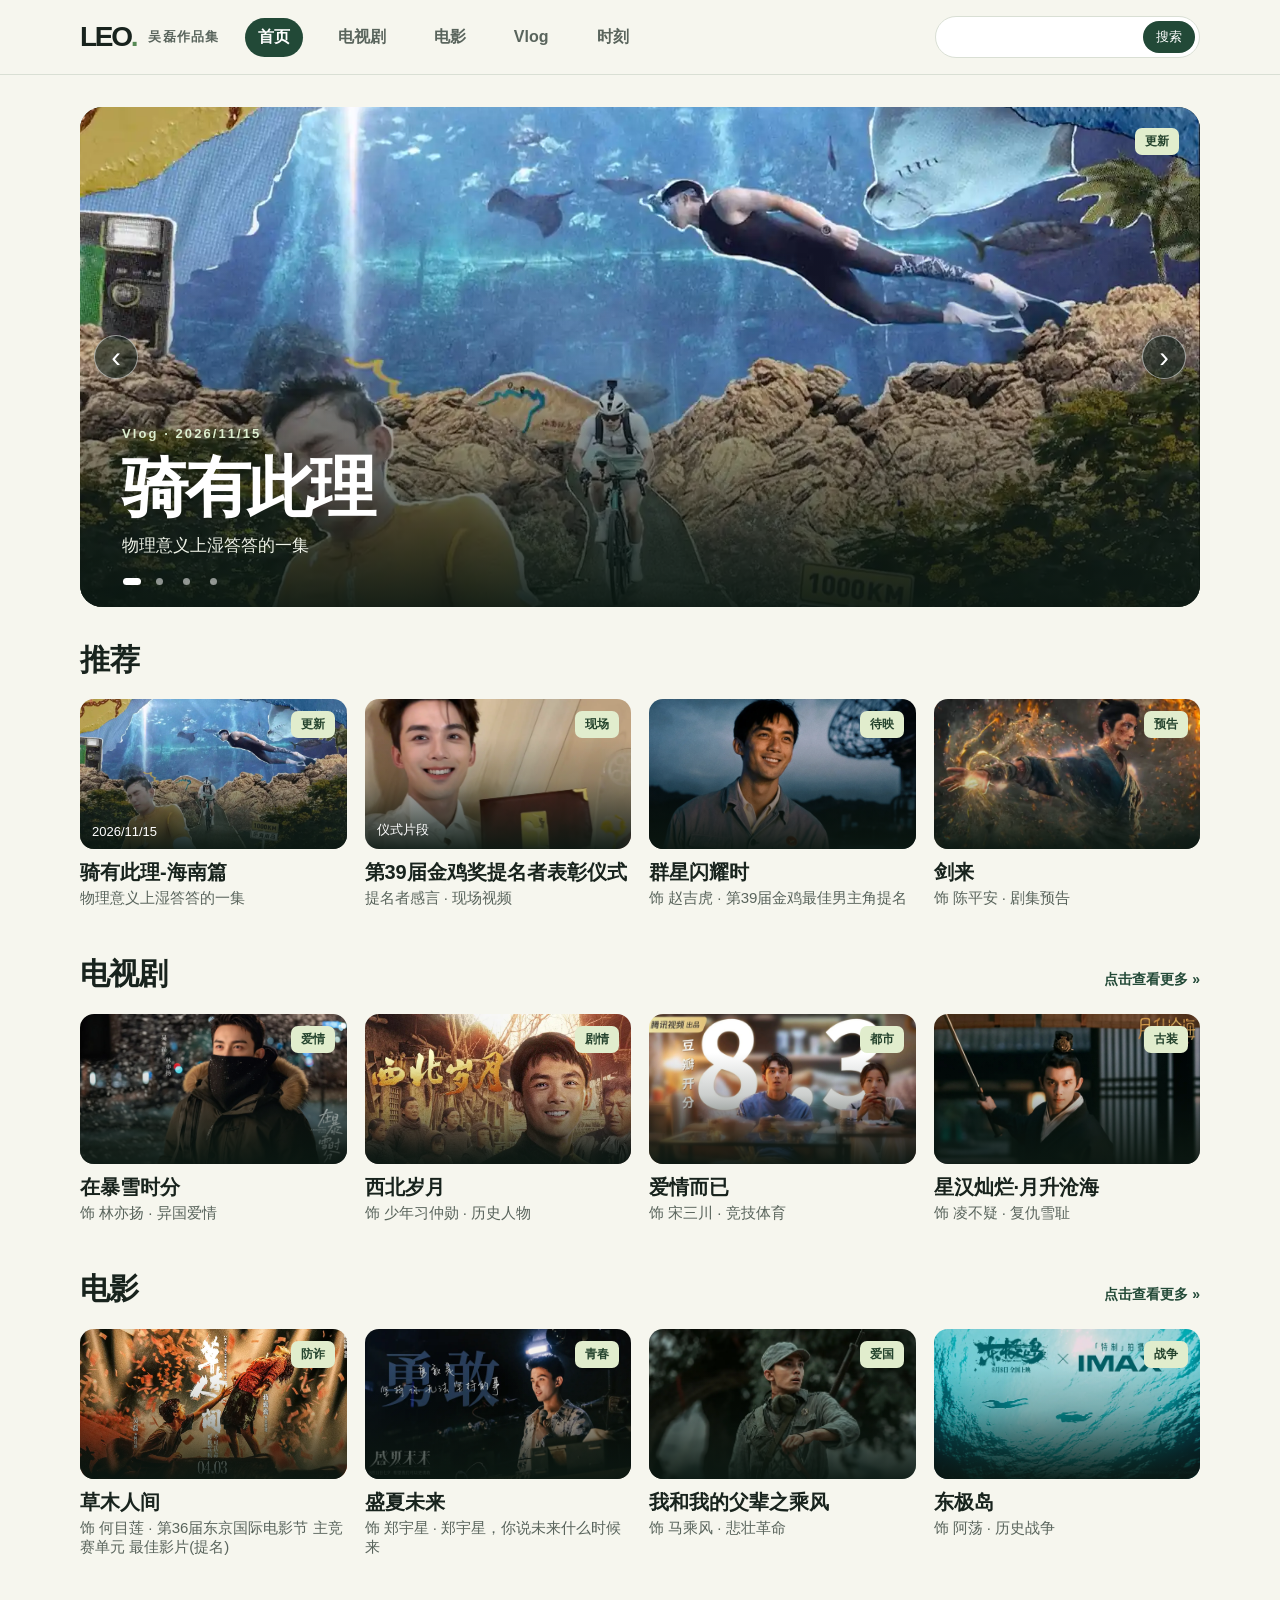
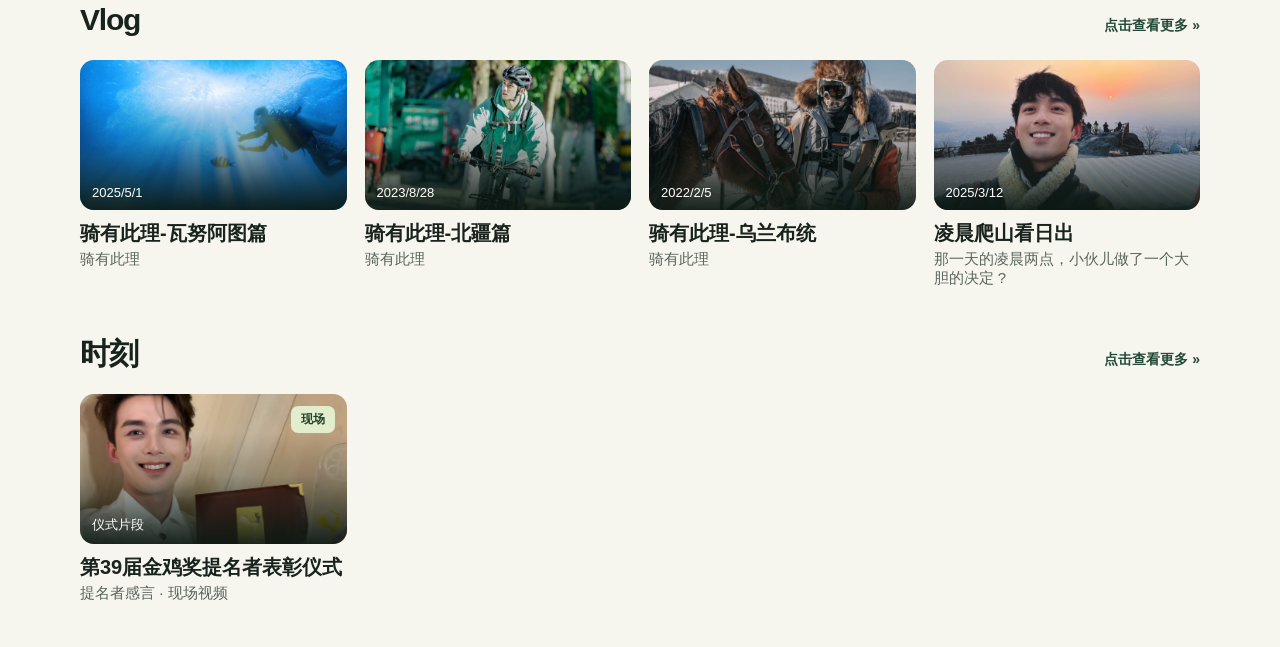
==== index.html @ dbec60f7 "Add files via upload" ====
<!doctype html>
<html lang="zh-CN">
<head>
  <meta charset="utf-8">
  <meta name="viewport" content="width=device-width,initial-scale=1">
  <meta name="description" content="浏览吴磊的作品与影像，查看简介和播放来源。">
  <title>吴磊 · 作品集</title>
  <link rel="stylesheet" href="style.css?v=6">
  <script src="app.js?v=12" defer></script>
</head>
<body>
  <header class="site-header">
    <div class="shell header-inner">
      <a class="brand" href="#home"><span>LEO<span class="brand-dot">.</span></span><small>吴磊作品集</small></a>
      <nav id="categories" aria-label="作品分类"></nav>
      <form id="work-search" class="work-search" role="search">
        <input id="search-title" type="search" aria-label="按作品标题搜索" required>
        <button type="submit">搜索</button>
      </form>
    </div>
  </header>
  <main class="shell main">
    <p id="status" role="status">正在载入作品…</p>
    <div id="home" hidden>
      <section id="carousel" class="hero" aria-label="精选作品" aria-roledescription="轮播">
        <div id="slide"></div>
        <div class="hero-controls">
          <button id="prev" type="button" aria-label="上一张">‹</button>
          <button id="next" type="button" aria-label="下一张">›</button>
        </div>
        <div id="dots" class="dots" aria-label="选择精选作品"></div>
      </section>
      <div id="home-sections" hidden></div>
      <section id="work-list" aria-labelledby="list-title">
        <div class="section-title"><h1 id="list-title" tabindex="-1">全部作品</h1><span id="work-count"></span></div>
        <div id="grid" class="grid"></div>
      </section>
    </div>
    <article id="detail" hidden></article>
  </main>
</body>
</html>
---- style.css ----
:root {
  color-scheme: light;
  --paper: #f6f6ee;
  --ink: #18231d;
  --muted: #59645c;
  --line: #d9dfd4;
  --green: #224937;
  font-family: "DM Sans", "Microsoft YaHei", "PingFang SC", sans-serif;
  background: var(--paper);
  color: var(--ink);
}
* { box-sizing: border-box; }

[hidden] { display: none !important; }
body { margin: 0; }
a { color: inherit; text-decoration: none; }
button { font: inherit; cursor: pointer; }
:focus-visible { outline: 2px solid #447e61; outline-offset: 4px; }
img { display: block; width: 100%; height: 100%; object-fit: cover; }
.shell { width: min(100% - 64px, 1120px); margin-inline: auto; }
.site-header { position: sticky; top: 0; z-index: 5; border-bottom: 1px solid var(--line); background: #f6f6eef5; backdrop-filter: blur(14px); }
.header-inner { display: flex; align-items: center; gap: clamp(12px, 2vw, 28px); min-height: 74px; }
.brand { display: inline-flex; align-items: center; gap: 12px; font-size: 28px; font-weight: 800; letter-spacing: -.08em; white-space: nowrap; }
.brand small { font-size: 13px; letter-spacing: .09em; color: var(--muted); }
.brand-dot { color: #578a55; }
nav { display: flex; align-items: center; gap: 22px; }
nav a { display: block; padding: 9px 13px; border-radius: 25px; font-weight: 700; color: var(--muted); white-space: nowrap; }
nav a:hover { background: #e7ebe1; }
nav a[aria-current] { color: white; background: var(--green); }
.main { min-height: 70vh; padding-block: 32px 44px; }
.hero { position: relative; overflow: hidden; border-radius: 22px; background: #263b30; color: white; touch-action: pan-y; }
.hero-link { position: relative; display: block; height: clamp(350px, 46vw, 500px); }
.hero-link::after, .card-cover::after { content: ""; position: absolute; inset: 0; background: linear-gradient(0deg, #0b1812ed, #0b181235 46%, transparent 74%); pointer-events: none; }
.hero-link img { object-position: center 42%; }
.hero-link:focus-visible, .hero button:focus-visible { outline: 2px solid white; outline-offset: -4px; }
.hero-caption { position: absolute; z-index: 1; bottom: 50px; left: 42px; right: 42px; }
.hero-meta { display: block; font-size: 13px; font-weight: 800; letter-spacing: .16em; color: #dceecf; }
.hero-title { display: block; font-size: clamp(32px, 6vw, 66px); line-height: 1.13; letter-spacing: -.05em; margin-block: 9px; }
.hero-subtitle { color: #f0f4e9; font-size: clamp(13px, 1.6vw, 17px); }
.badge { position: absolute; z-index: 1; top: 12px; right: 12px; border-radius: 7px; background: #e1edcd; color: #24432d; font-size: 12px; font-weight: 800; padding: 5px 10px; }
.badge.vip { background: #b52d3d; color: white; }
.badge.hot { background: #ffe196; color: #503604; }
.hero .badge { top: 21px; right: 21px; }
.hero-controls { position: absolute; z-index: 2; inset: 50% 14px auto; transform: translateY(-50%); display: flex; justify-content: space-between; pointer-events: none; }
.hero-controls button { display: grid; place-items: center; width: 44px; height: 44px; padding: 0; pointer-events: auto; border-radius: 50%; border: 1px solid #ffffff88; background: #14231d9c; color: white; font-size: 29px; line-height: 1; }
.hero-controls button:hover { background: #244b39; }
.dots { position: absolute; z-index: 2; left: 40px; bottom: 13px; display: flex; gap: 3px; }
.dots button { display: grid; place-items: center; border: 0; background: none; width: 24px; height: 26px; padding: 0; }
.dots button::before { content: ""; width: 7px; height: 7px; background: #ffffff87; border-radius: 12px; }
.dots button[aria-current]::before { width: 18px; background: white; }
.section-title { display: flex; align-items: baseline; gap: 13px; margin-block: 33px 18px; }
.section-title h1 { margin: 0; font-size: clamp(22px, 3vw, 30px); overflow-wrap: anywhere; }
#work-count { flex: none; }
#work-count, .muted { color: var(--muted); font-size: 13px; }
.grid { display: grid; grid-template-columns: repeat(2, minmax(0, 1fr)); gap: 26px; }
.grid.vlog-groups { display: block; }
.vlog-group .section-title { margin-block: 24px 16px; }
.vlog-group + .vlog-group { margin-top: 36px; }
.home-section + .home-section { margin-top: clamp(24px, 4vw, 46px); }
.home-section-title { justify-content: space-between; }
@media (min-width: 941px) {
  .home-section .grid { grid-template-columns: repeat(4, minmax(0, 1fr)); gap: 18px; }
  .home-section .card h2 { font-size: clamp(16px, 1.6vw, 20px); }
}
.section-more { color: var(--green); font-weight: 700; font-size: 14px; }
.section-more { flex: none; padding-block: 7px; }
.section-more:hover { text-decoration: underline; }
.card { display: block; min-width: 0; }
.card-cover { display: block; position: relative; aspect-ratio: 16 / 9; border-radius: 14px; background: #e0e7d8; overflow: hidden; }
.card-cover img { transition: transform .22s; }
.card:hover img { transform: scale(1.035); }
.episode { position: absolute; bottom: 10px; left: 12px; z-index: 1; color: white; font-size: 13px; }
.card h2 { margin: 10px 0 3px; font-size: clamp(15px, 2vw, 21px); line-height: 1.35; }
.card p { margin: 0; color: var(--muted); font-size: clamp(12px, 1.5vw, 15px); }
.back { display: inline-block; margin-bottom: 20px; font-weight: 800; color: var(--green); }
.player { display: block; width: 100%; height: auto; aspect-ratio: 16 / 9; border: 0; border-radius: 16px; background: #15231c; margin-bottom: 26px; }
video.player { object-fit: contain; }
.detail-info { display: grid; grid-template-columns: minmax(94px, 210px) minmax(0, 1fr); gap: clamp(14px, 4vw, 42px); align-items: start; }
.poster { aspect-ratio: 3 / 4; border-radius: 13px; overflow: hidden; background: #e0e7d8; }
.detail-info h1 { margin: 0 0 12px; font-size: clamp(22px, 4vw, 43px); line-height: 1.2; overflow-wrap: anywhere; }
.detail-info h2, .sources h2 { font-size: 19px; margin: 22px 0 9px; }
.description { white-space: pre-wrap; overflow-wrap: anywhere; margin: 0; color: var(--muted); line-height: 1.75; }
.sources { margin-top: 30px; }
.sources ul { list-style: none; margin: 0; padding: 0; display: grid; gap: 8px; }
.sources a { background: #fff; border: 1px solid var(--line); border-radius: 12px; padding: 13px 16px; display: flex; align-items: center; gap: 12px; font-weight: 700; }
.sources a:hover { border-color: #65997d; }
.source-icon { display: grid; place-items: center; width: 32px; height: 32px; background: #e6efe0; color: var(--green); border-radius: 50%; }
.source-arrow { margin-left: auto; color: var(--muted); font-size: 13px; }
@media (max-width: 680px) {
  .shell { width: calc(100% - 28px); }
  .header-inner { display: block; padding-top: 9px; min-height: auto; }
  .brand { font-size: 23px; }
  nav { justify-content: space-between; gap: 0; overflow-x: auto; padding-block: 7px 10px; }
  nav a { font-size: 13px; padding: 7px 8px; }
  .main { padding-top: 14px; }
  .hero { border-radius: 14px; }
  .hero-link { height: auto; min-height: 246px; aspect-ratio: 16 / 10; }
  .hero-caption { left: 15px; right: 15px; bottom: 44px; }
  .hero .badge { top: 10px; right: 10px; }
  .hero-controls { inset-inline: 7px; }
  .hero-controls button { width: 36px; height: 36px; font-size: 24px; }
  .dots { left: 11px; bottom: 7px; }
  .grid { gap: 18px 10px; }
  .card-cover { border-radius: 9px; }
  .card-cover .badge { top: 5px; right: 5px; padding: 3px 6px; font-size: 10px; }
  .episode { left: 7px; bottom: 6px; font-size: 10px; }
  .detail-info { grid-template-columns: minmax(92px, 32%) minmax(0, 1fr); }
}
@media (prefers-reduced-motion: reduce) { .card-cover img { transition: none; } }


.detail-year { font-size: clamp(20px, 3vw, 30px); color: var(--muted); margin: 0 0 18px; }
.detail-meta { color: var(--muted); line-height: 1.9; font-size: clamp(14px, 2vw, 18px); margin: 0; overflow-wrap: anywhere; }
.detail-info { padding: clamp(16px, 3vw, 30px); border-radius: 20px; background: #e5ece3; }
.poster img { object-fit: contain; }
.playback, .synopsis { margin-top: 32px; }
.playback h2, .synopsis h2 { font-size: 21px; }
.player-tabs { display: flex; flex-wrap: wrap; gap: 8px; margin-bottom: 12px; }
.player-tabs button { padding: 8px 18px; border: 1px solid var(--line); border-radius: 20px; background: white; color: var(--green); }
.player-tabs button[aria-pressed="true"] { background: var(--green); color: white; }
.playback .player { margin-bottom: 12px; }
/* Reserve room for Weibo's built-in footer below the 16:9 video. */
.playback { container-type: inline-size; }
.playback .player-weibo { height: calc(56.25cqw + 64px); }

.work-search { display: flex; align-items: center; gap: 4px; margin-left: auto; min-width: 0; width: min(100%, 265px); padding: 4px; border: 1px solid var(--line); border-radius: 24px; background: #fff; }
.work-search input { min-width: 0; width: 100%; border: 0; background: transparent; color: var(--ink); font: inherit; font-size: 14px; padding: 5px 8px; }
.work-search button { border: 0; border-radius: 20px; padding: 7px 13px; flex: none; background: var(--green); color: white; font-size: 13px; }
.empty-results { grid-column: 1 / -1; padding: 32px 18px; border-radius: 16px; background: white; color: var(--muted); text-align: center; }
.vlog-view { max-width: 960px; margin-inline: auto; }
.vlog-screen .playback { margin-top: 0; }
.vlog-panel { padding: clamp(16px, 4vw, 32px); border-radius: 18px; background: white; border: 1px solid var(--line); }
.vlog-panel h1 { margin: 4px 0 18px; font-size: clamp(23px, 4vw, 39px); }
.vlog-label { color: var(--green); font-size: 13px; font-weight: 700; margin: 0; }
.episode-tabs { display: flex; gap: 8px; overflow-x: auto; padding: 5px; margin-inline: -5px; }
.episode-tabs button { flex: none; min-height: 42px; padding: 8px 14px; border: 1px solid var(--line); border-radius: 24px; background: var(--paper); color: var(--ink); }
.episode-tabs button[aria-pressed="true"] { background: var(--green); border-color: var(--green); color: white; }
.current-episode { margin: 12px 0 0; color: var(--muted); white-space: pre-line; }
.vlog-panel .sources { border-top: 1px solid var(--line); margin-top: 20px; }
.player-placeholder { position: relative; overflow: hidden; color: white; }
.player-placeholder img { opacity: .5; }
.player-placeholder span { position: absolute; inset: 0; display: grid; place-items: center; }

@media (max-width: 940px) {
  .header-inner { display: grid; grid-template-columns: minmax(0, 1fr) auto; column-gap: 10px; row-gap: 0; padding-top: 8px; }
  .header-inner nav { grid-column: 1 / -1; grid-row: 2; display: grid; grid-template-columns: repeat(5, minmax(0, 1fr)); gap: 0; padding-block: 7px; text-align: center; }
  .header-inner nav a { justify-self: center; }
  .work-search { grid-row: 1; grid-column: 2; width: clamp(146px, 35vw, 255px); }
}
@media (max-width: 380px) {
  .brand { gap: 7px; }
  .brand small { font-size: 11px; letter-spacing: 0; }
  .work-search button { padding-inline: 8px; }
}

@media (min-width: 681px) {
 .television-page .hero-link { height: clamp(310px, 38vw, 430px); }
}
.television-page .hero-title { font-size: clamp(30px, 4.5vw, 54px); }
.section-title h2 { font-size: clamp(23px, 3vw, 30px); margin: 0; letter-spacing: -.04em; }
.poster-rail { display: grid; grid-auto-flow: column; grid-auto-columns: calc((100% - 100px) / 6); gap: 20px; overflow-x: auto; padding-bottom: 15px; scroll-snap-type: x mandatory; scrollbar-width: thin; scrollbar-color: #9cae98 transparent; }
.portrait-card { min-width: 0; scroll-snap-align: start; }
.portrait-image { position: relative; aspect-ratio: 3 / 4; overflow: hidden; border-radius: 12px; background: #dce4d7; }
.portrait-image img { transition: transform .2s; }
.portrait-card:hover img { transform: scale(1.04); }
.portrait-card h3 { font-size: 16px; margin: 11px 0 5px; }
.portrait-card p { color: var(--muted); font-size: 13px; margin: 0; }
.portrait-image .badge { right: 7px; top: 7px; padding: 4px 7px; font-size: 11px; }
.rating { position: absolute; bottom: 8px; right: 8px; padding: 3px 7px; background: #18231dcc; color: #ffe4a2; border-radius: 6px; font-size: 18px; font-weight: 800; }
.timeline-section { margin-top: 32px; padding: 1px 28px 28px; background: #e9eee4; border: 1px solid #dbe3d5; border-radius: 18px; }
.timeline-section .section-title { margin-top: 25px; flex-wrap: wrap; }
.year-tabs { display: flex; gap: 8px; overflow-x: auto; padding: 0 0 16px; scrollbar-width: thin; }
.year-tabs button { flex: 0 0 auto; border: 1px solid #cbd8c5; background: transparent; color: var(--muted); border-radius: 24px; padding: 8px 16px; }
.year-tabs button[aria-pressed="true"] { background: var(--green); color: white; border-color: var(--green); }
.year-content { display: grid; grid-template-columns: 150px 1fr; gap: 30px; border-top: 1px solid #ced9c7; padding-top: 24px; }
.year-label strong { display: block; font-size: 48px; letter-spacing: -.06em; color: var(--green); line-height: 1.1; }
.year-label span { display: block; margin-top: 8px; font-size: 13px; color: var(--muted); }
.year-works { display: grid; grid-template-columns: repeat(2, minmax(0, 1fr)); gap: 12px; }
.year-work { display: flex; flex-direction: column; gap: 7px; border-left: 2px solid #97b187; padding: 10px 15px; }
.year-work span { font-size: 13px; color: var(--muted); }
.year-work .year-arrow { color: var(--green); }
a.year-work:hover { background: #ffffff88; border-radius: 0 8px 8px 0; }
.detail-role { color: var(--green); font-weight: 700; }
@media (max-width: 680px) {
 .poster-rail { grid-auto-columns: 42%; gap: 12px; }
 .television-extras > .section-title { flex-wrap: wrap; gap: 7px; }
 .timeline-section { padding: 1px 15px 20px; }
 .year-content { grid-template-columns: 1fr; gap: 18px; }
 .year-label { display: flex; align-items: baseline; gap: 15px; }
 .year-label strong { font-size: 36px; }
 .year-works { grid-template-columns: 1fr; }
}
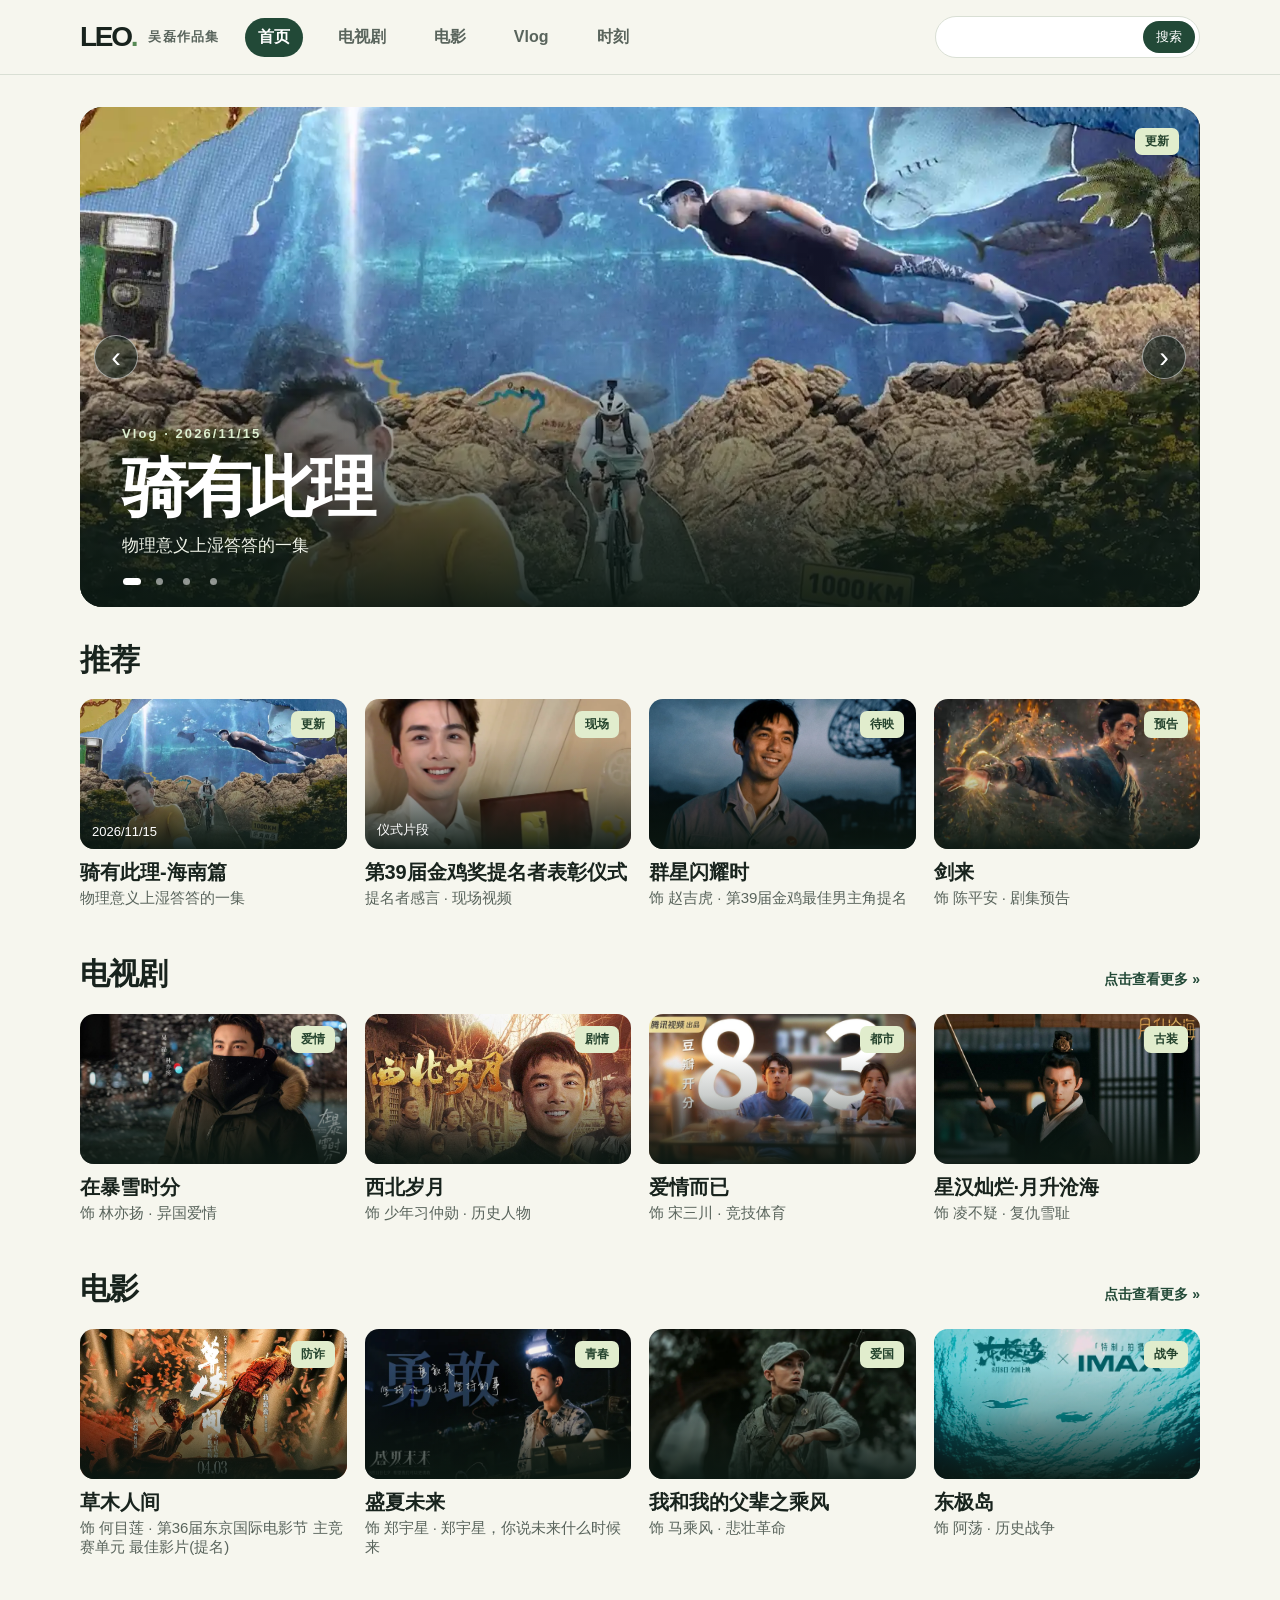
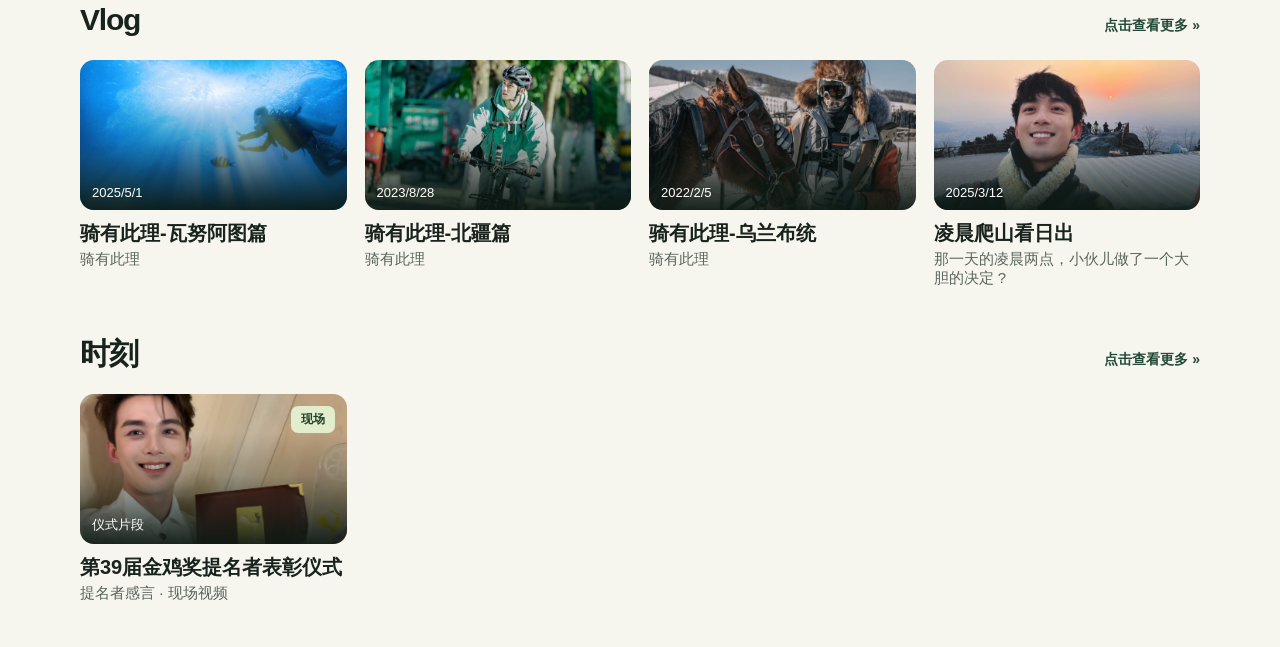
==== commit 9f0df5b4: "Add files via upload" ====
--- a/index.html
+++ b/index.html
@@ -5,8 +5,8 @@
   <meta name="viewport" content="width=device-width,initial-scale=1">
   <meta name="description" content="浏览吴磊的作品与影像，查看简介和播放来源。">
   <title>吴磊 · 作品集</title>
-  <link rel="stylesheet" href="style.css?v=6">
-  <script src="app.js?v=12" defer></script>
+  <link rel="stylesheet" href="style.css?v=7">
+  <script src="app.js?v=15" defer></script>
 </head>
 <body>
   <header class="site-header">
--- a/style.css
+++ b/style.css
@@ -164,6 +164,14 @@
 .portrait-image { position: relative; aspect-ratio: 3 / 4; overflow: hidden; border-radius: 12px; background: #dce4d7; }
 .portrait-image img { transition: transform .2s; }
 .portrait-card:hover img { transform: scale(1.04); }
+.artwork { opacity: 0; }
+img.artwork { transition: opacity .35s ease, transform .22s ease; }
+.artwork.is-loaded { opacity: 1; }
+.player-placeholder img.artwork { opacity: 0; }
+.player-placeholder img.artwork.is-loaded { opacity: .5; }
+@media (prefers-reduced-motion: reduce) {
+  img.artwork { transition: none; }
+}
 .portrait-card h3 { font-size: 16px; margin: 11px 0 5px; }
 .portrait-card p { color: var(--muted); font-size: 13px; margin: 0; }
 .portrait-image .badge { right: 7px; top: 7px; padding: 4px 7px; font-size: 11px; }
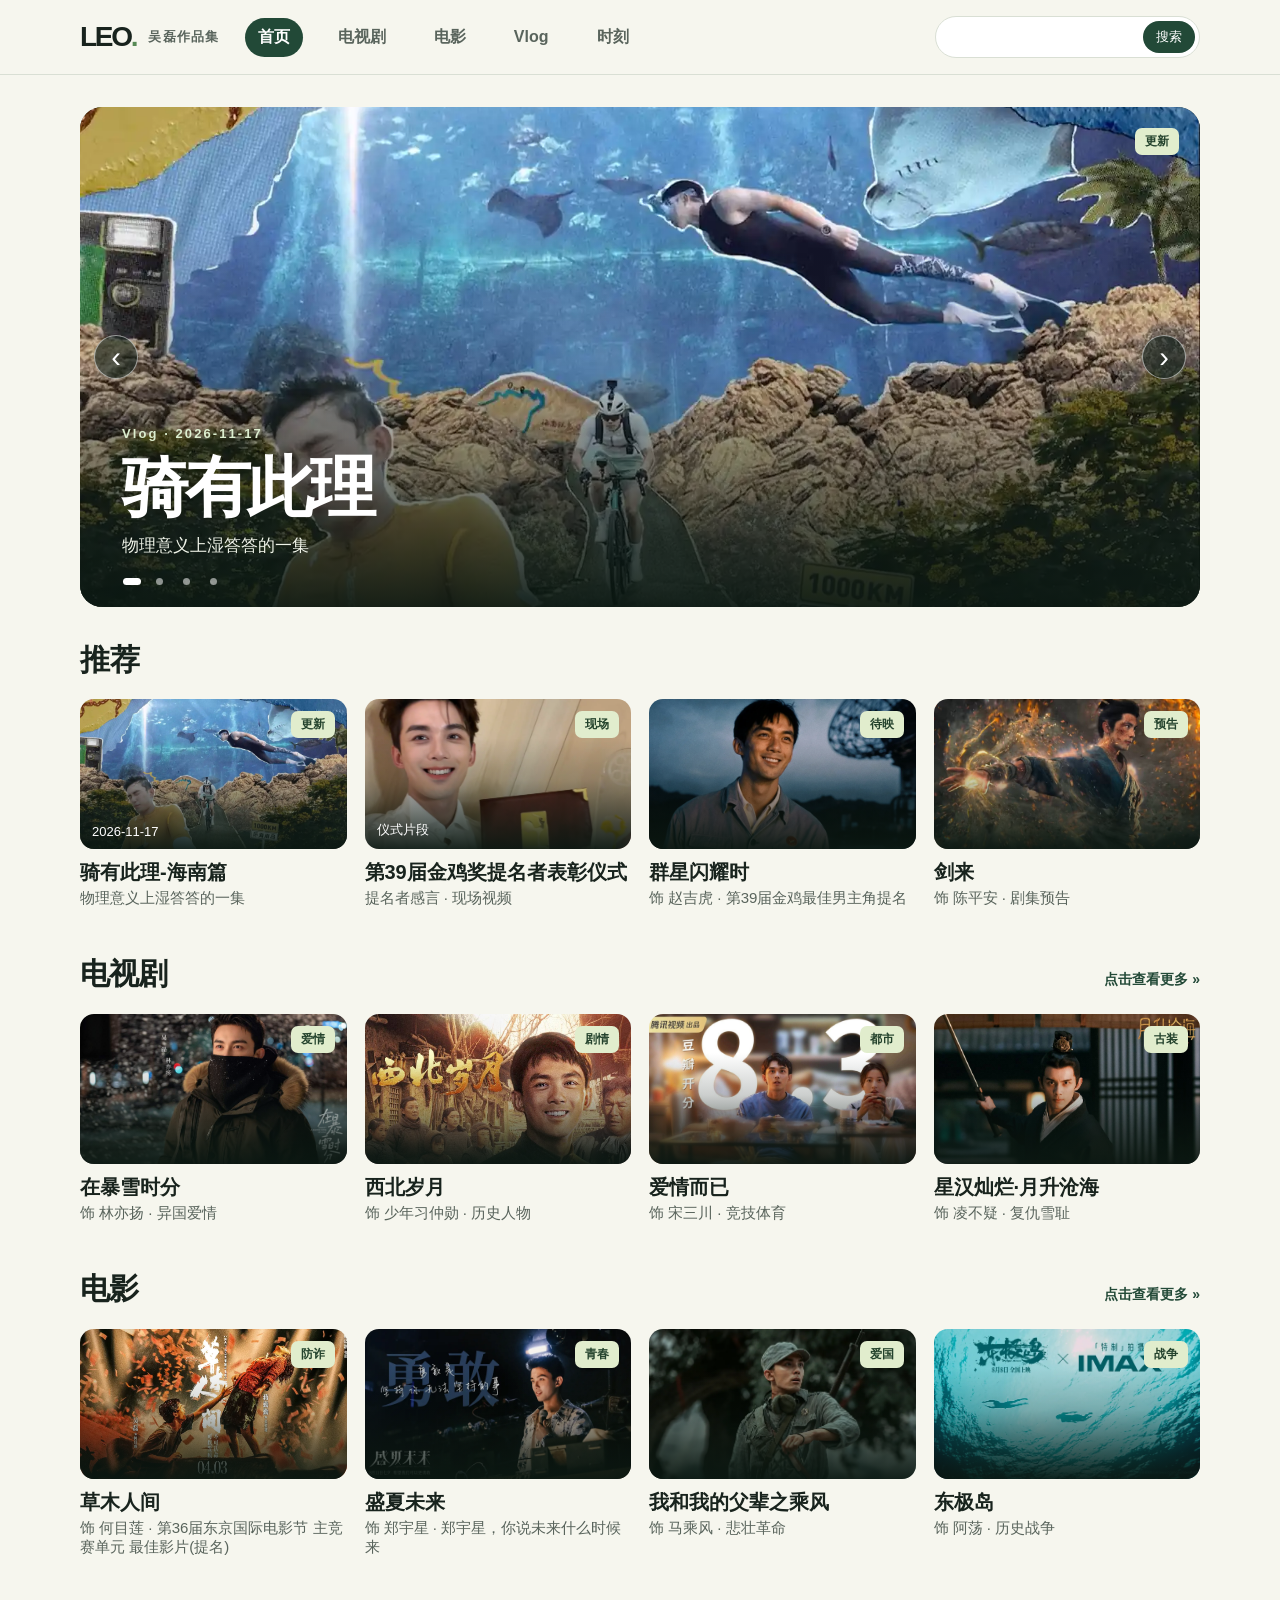
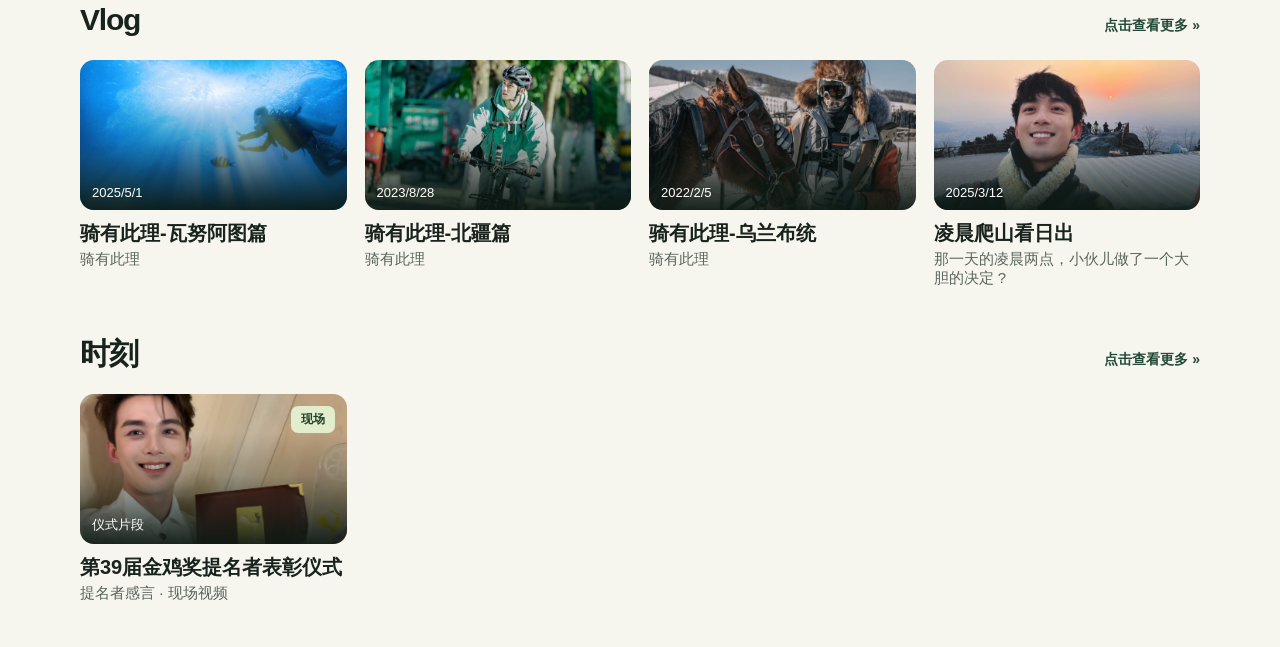
==== commit 98083528: "Add files via upload" ====
--- a/index.html
+++ b/index.html
@@ -5,8 +5,8 @@
   <meta name="viewport" content="width=device-width,initial-scale=1">
   <meta name="description" content="浏览吴磊的作品与影像，查看简介和播放来源。">
   <title>吴磊 · 作品集</title>
-  <link rel="stylesheet" href="style.css?v=7">
-  <script src="app.js?v=15" defer></script>
+  <link rel="stylesheet" href="style.css?v=8">
+  <script src="app.js?v=17" defer></script>
 </head>
 <body>
   <header class="site-header">
--- a/style.css
+++ b/style.css
@@ -165,7 +165,7 @@
 .portrait-image img { transition: transform .2s; }
 .portrait-card:hover img { transform: scale(1.04); }
 .artwork { opacity: 0; }
-img.artwork { transition: opacity .35s ease, transform .22s ease; }
+img.artwork { transition: opacity .12s ease, transform .22s ease; }
 .artwork.is-loaded { opacity: 1; }
 .player-placeholder img.artwork { opacity: 0; }
 .player-placeholder img.artwork.is-loaded { opacity: .5; }
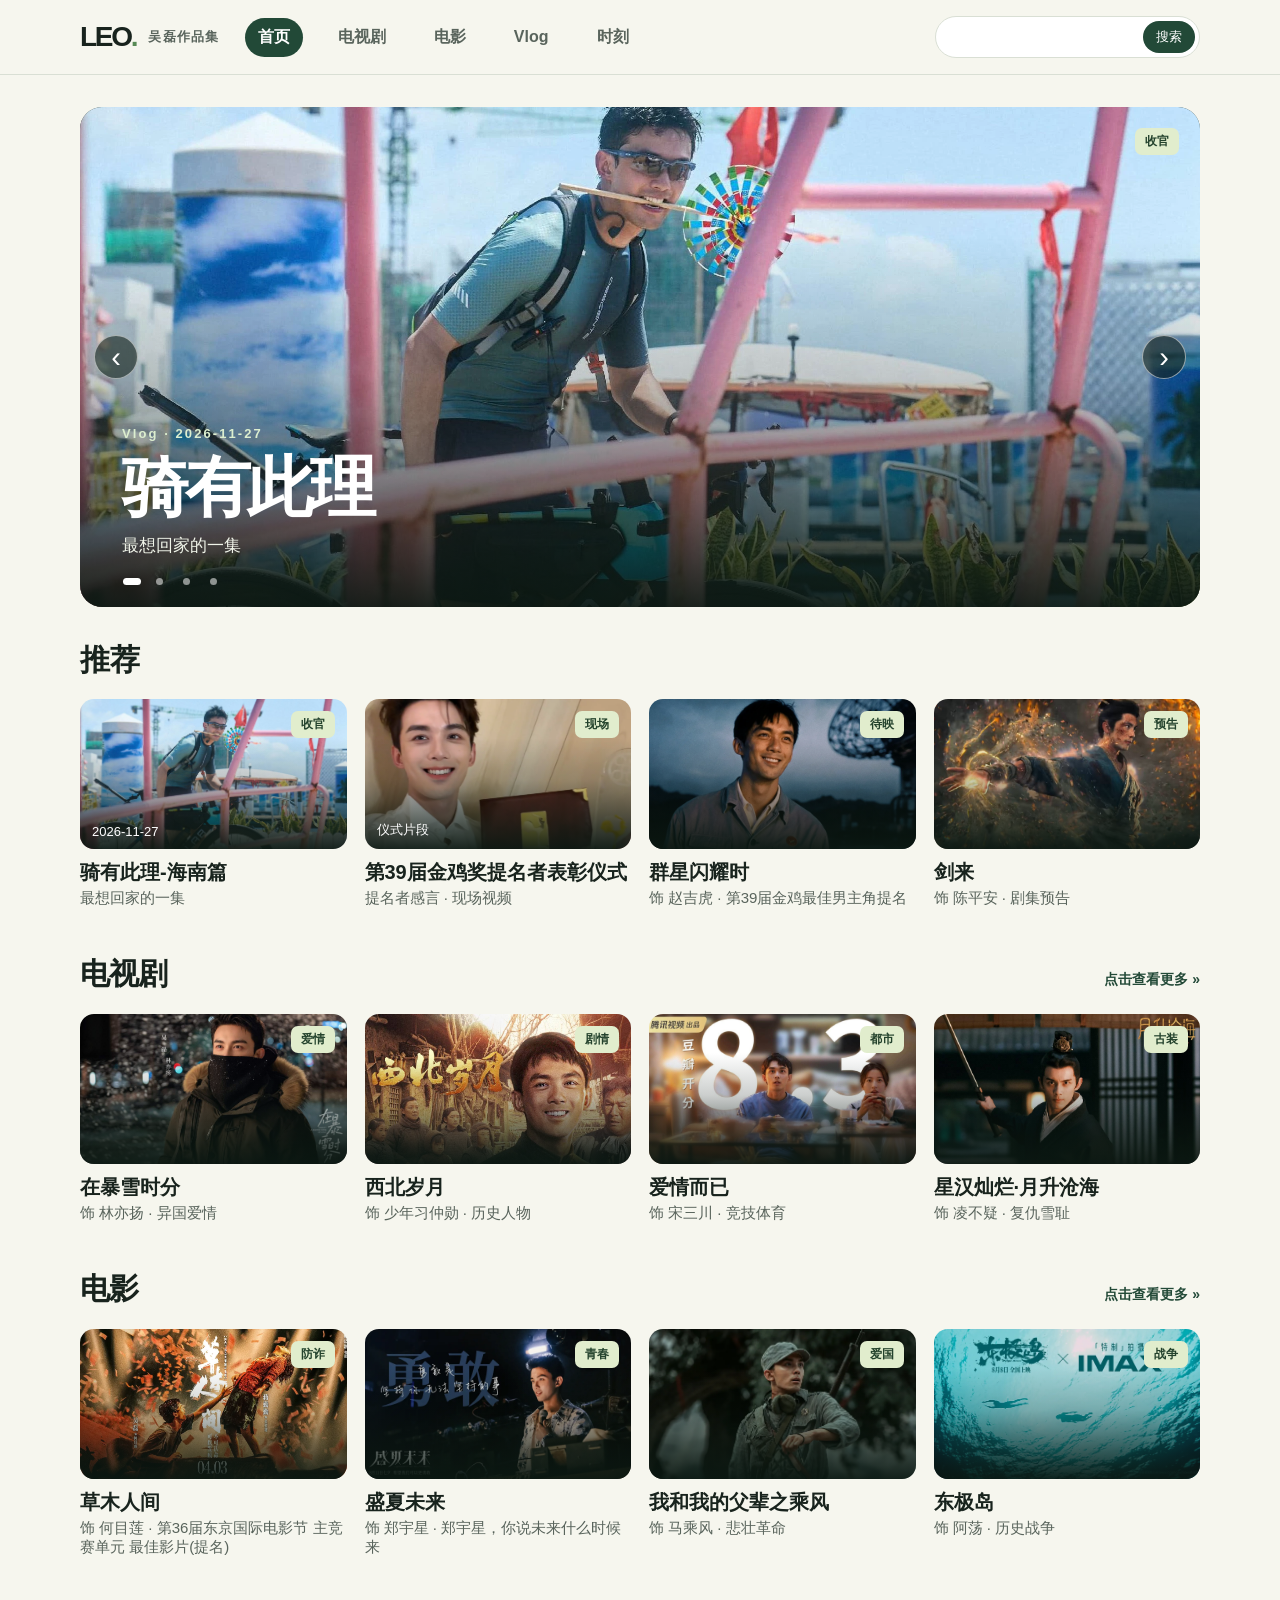
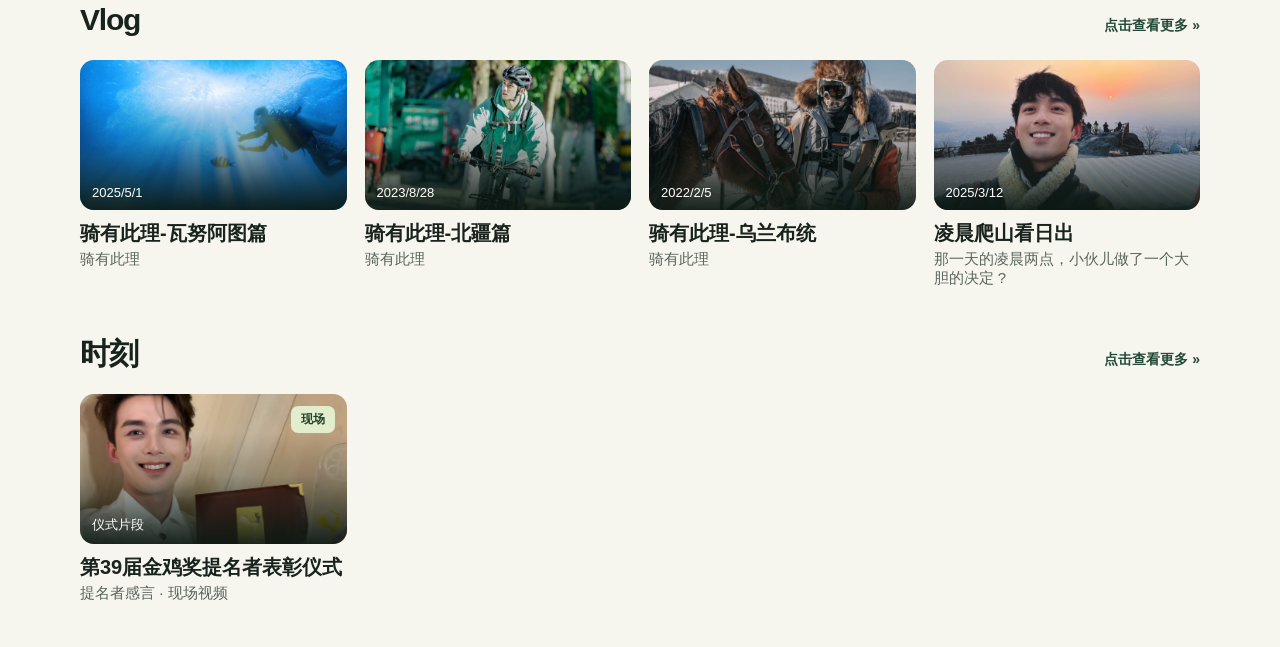
==== commit 323da531: "Add files via upload" ====
--- a/index.html
+++ b/index.html
@@ -6,7 +6,7 @@
   <meta name="description" content="浏览吴磊的作品与影像，查看简介和播放来源。">
   <title>吴磊 · 作品集</title>
   <link rel="stylesheet" href="style.css?v=8">
-  <script src="app.js?v=17" defer></script>
+  <script src="app.js?v=20" defer></script>
 </head>
 <body>
   <header class="site-header">
